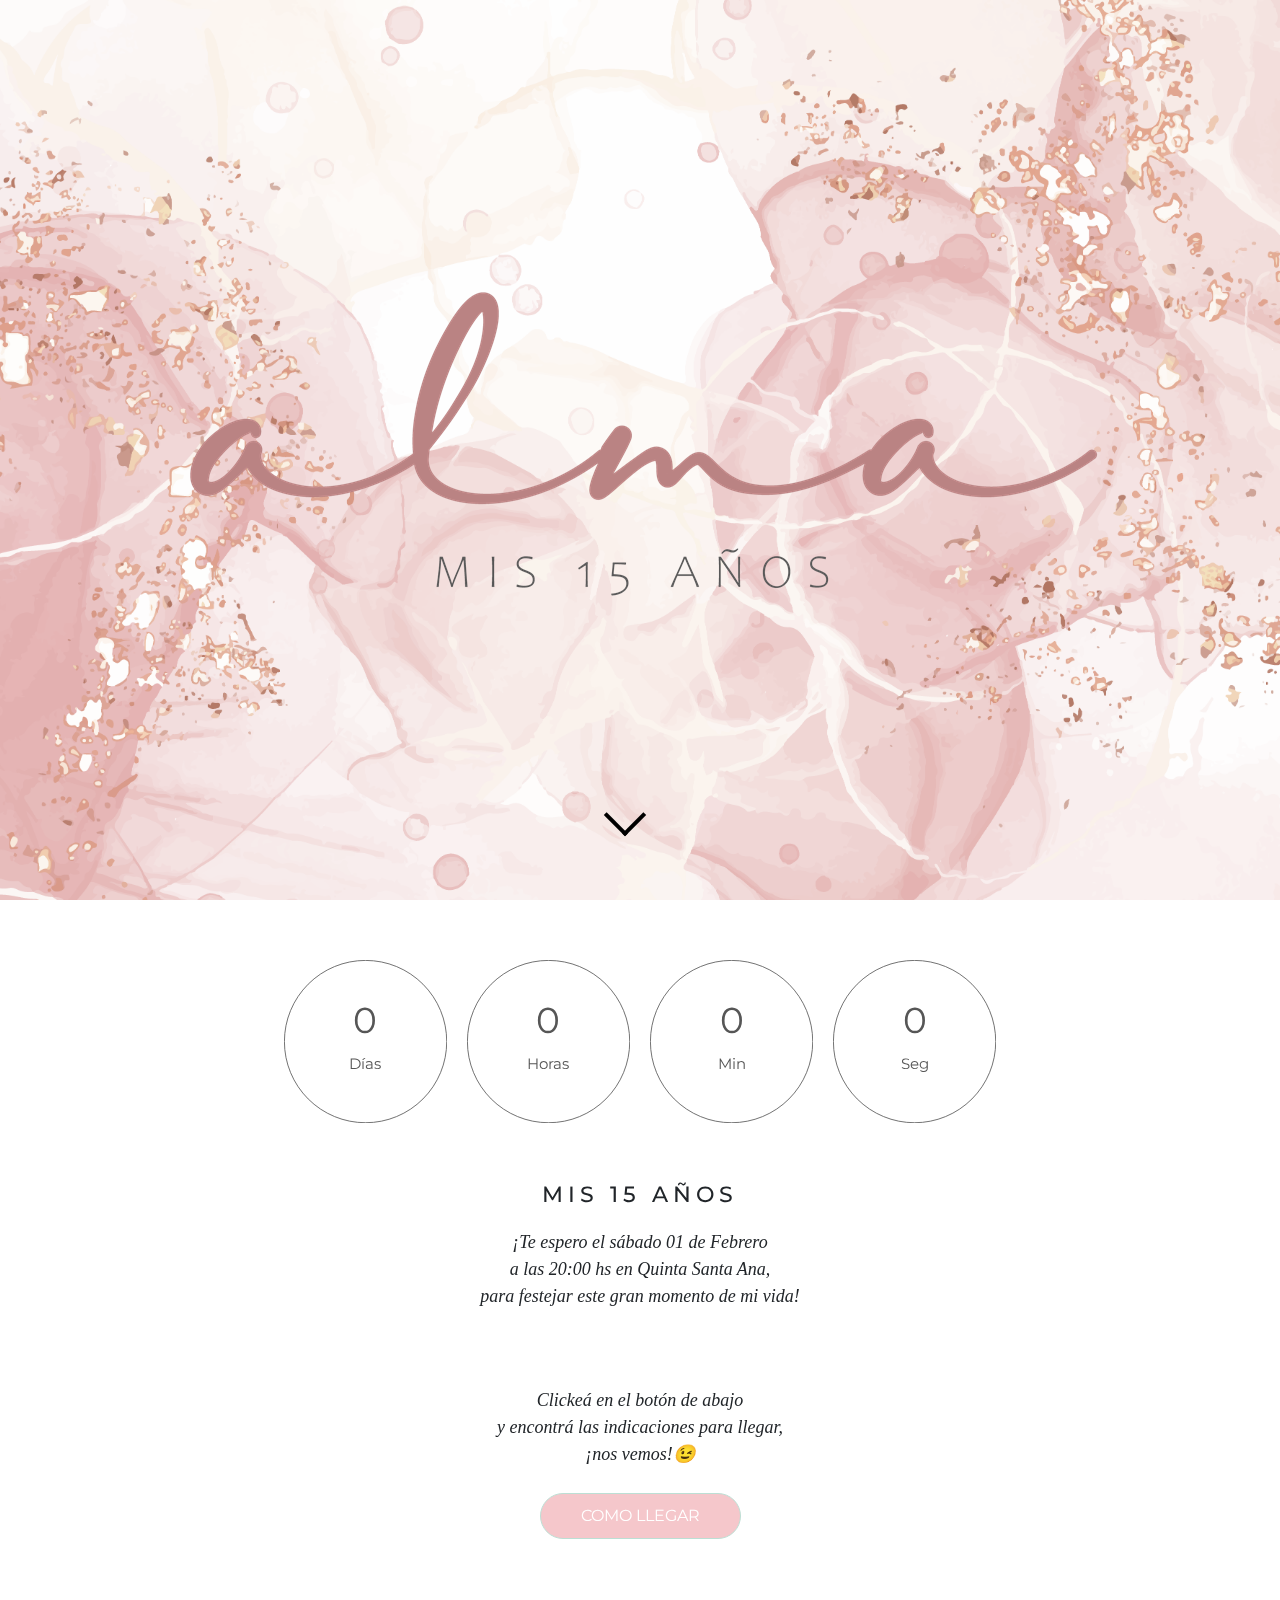
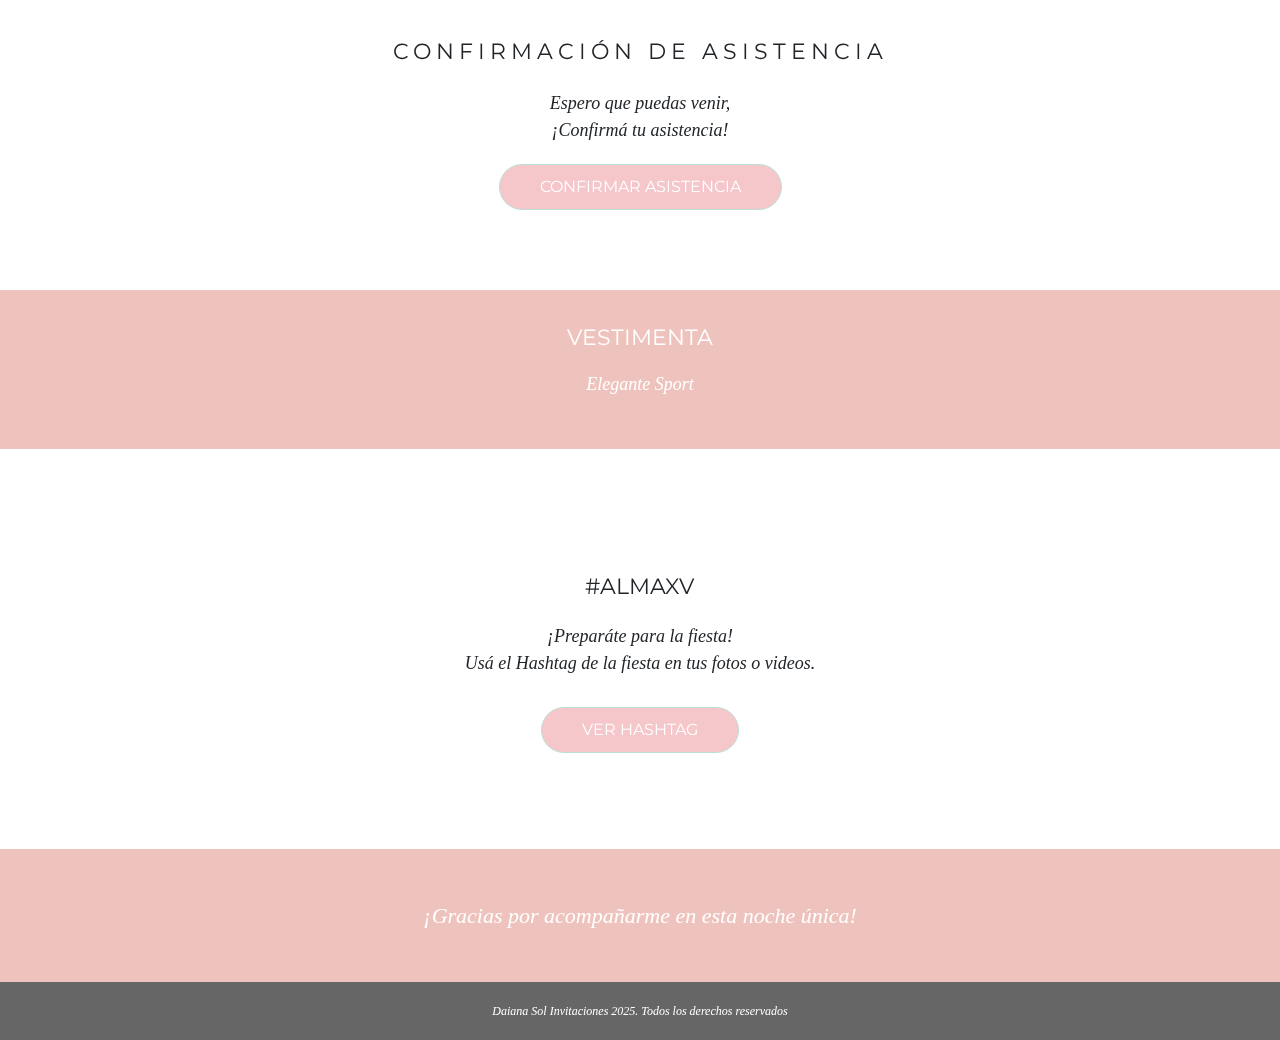
==== alma.com.ar/misxv/demoxv/index.html @ 81c77c29 "Add files via upload" ====
<!-- Configuracion -->



<!doctype html>
<html lang="es">


<!-- Mirrored from lepou.com.ar/misxv/demoxv/ by HTTrack Website Copier/3.x [XR&CO'2014], Tue, 07 Jan 2025 04:14:40 GMT -->
<!-- Added by HTTrack --><meta http-equiv="content-type" content="text/html;charset=UTF-8" /><!-- /Added by HTTrack -->
<head>

  <!-- Head -->
  <!-- Required meta tags -->
<meta charset="utf-8">
<meta name="viewport" content="width=device-width, initial-scale=1, shrink-to-fit=no">
<meta name="description" content="Invitación digital Alma mis 15">
<meta name="keywords" content="-">


<!-- Listado de css con version dinamica segun modificacion de archivo -->
<link rel='stylesheet' href='../../../agendalafecha.com/demoxv/assets/css/bootstrap.minec92.css?v='/><link rel='stylesheet' href='../../../agendalafecha.com/demoxv/assets/css/jquery.classycountdownec92.css?v='/><link rel='stylesheet' href='../../../agendalafecha.com/demoxv/assets/css/jquery.fancybox.minec92.css?v='/><link rel='stylesheet' href='../../../agendalafecha.com/demoxv/assets/css/stylesec92.css?v='/>
<!-- Font -->
<link href="https://fonts.googleapis.com/css2?family=Montserrat:wght@300;400;900&amp;display=swap" rel="stylesheet">
<link rel="preconnect" href="https://fonts.googleapis.com/">
<link rel="preconnect" href="https://fonts.gstatic.com/" crossorigin>
<link href="https://fonts.googleapis.com/css2?family=Old+Standard+TT:ital@0;1&amp;display=swap" rel="stylesheet">


<!-- Font Awesome -->
<link href="../../../cdnjs.cloudflare.com/ajax/libs/font-awesome/5.13.0/css/all.min.css" rel="stylesheet">

<!-- Title -->
<title>
  Invitación 15 años de Alma</title>

</head>



<body>


  <!-- Portada -->
  <!-- Portada -->
<section class="portada parallax-portada d-flex justify-content-center align-items-center">

  <!-- Logo central -->
  <div class="logo-portada fade-in">
    <img class="" src="../../../agendalafecha.com/demoxv/assets/img/logo-portada1.png" alt="">
    <div class="scroll-down"></div>
  </div>

</section>


  <!-- Cuenta Regresiva -->
  <section class="cuenta-regresiva">

  <div class="container">


    <!-- Contenedor de cuenta regresiva -->
    <div class="reloj">
      <div class="countdown"></div>
    </div>
</section>

<!-- Ceremonia y Fiesta -->
<section class="ceremonia-fiesta">
  <div class="container">
    <div class="row">

      <!-- Icono -->
      <div class="col-md-12 columna">
        <img src="https://agendalafecha.com/demoxv/assets/img/icono-anillos.svg" alt="" class="icon anillos">
      </div>

      <!-- Texto -->
      <div class="col-md-12 columna no-margin-top">
        <h4>MIS 15 AÑOS</h4>
        <p>
          ¡Te espero el sábado 01 de Febrero </br>
          a las 20:00 hs en Quinta Santa Ana, </br>
          para festejar este gran momento de mi vida! </br>
        </p>
      </p> <!-- Aquí agregamos el espacio con CSS -->
       <!-- Aquí agregamos el espacio con CSS -->
           <p> </br> </p>
        <p class="espacio-clickea">
          Clickeá en el botón de abajo </br>
          y encontrá las indicaciones para llegar, </br>
          ¡nos vemos!😉
        </p>
        <a target="_blank" href="https://www.google.com/maps/place/Quinta+Santa+Ana/@-34.9054289,-58.3587105,14.25z/data=!4m6!3m5!1s0x95a2d500c6fb19f7:0x23070385c1805dbd!8m2!3d-34.9102511!4d-58.3693796!16s%2Fg%2F11fhry3nz9?hl=es&entry=ttu&g_ep=EgoyMDI1MDEwMS4wIKXMDSoASAFQAw%3D%3D" class="btn">COMO LLEGAR</a>
      </div>
    </div>
  </div>
</section>
<p> </br> </p>

  <!-- Confirmar Asistencia -->
  <section class="confirmar-asistencia">

  <div class="container">
    <h4>CONFIRMACIÓN DE ASISTENCIA</h4>
    <p>Espero que puedas venir, </br>
      ¡Confirmá tu asistencia!</p>
  
    <a target="_blank" href="https://api.whatsapp.com/send?phone=5491162343759&amp;text=Confirmo%20que%20asistir%c3%a9%20a%20la%20fiesta%20de%20Alma.%20Mi%20nombre%20y%20apellido%20es:%0A%0AEn%20caso%20de%20grupo%20familiar,%20cantidad%20de%20personas%20que%20asisten:" class="btn">CONFIRMAR ASISTENCIA</a>

  </div>
  
</section>
  <!-- Dress Code -->
  

<section class="dresscode">

  <div class="container">

    <h4>Vestimenta</h4>
    <p>Elegante Sport</p>

  
    </div>

  </div>

</section>




  <!-- Instagram -->
  <section class="parallax-instagram instagram d-flex justify-content-center align-items-center">


  <div class="contenido">

    <img src="https://agendalafecha.com/demoxv/assets/img/icono-instagram.svg" alt="" class="icon">

    <br>

    <span class="hashtag">#AlmaXV</span>
    <p>
      ¡Preparáte para la fiesta! <br>
       Usá el Hashtag de la fiesta en tus fotos o videos. 
    </p>

    <a target="_blank" href="https://www.instagram.com/explore/tags/AlmaXV/" class="btn">Ver Hashtag</a>

  </div>


</section>

<!-- Canciones -->

  <!-- Gracias -->
  <section class="gracias">

  <div class="container">

    <p>¡Gracias por acompañarme en esta noche única!</p>
    
  </div>

</section>


  <!-- Footer -->
  


<section class="footer">

  <div class="containter">
    <p>Daiana Sol Invitaciones</a> 2025. Todos los derechos reservados</p>
  </div>

</section>




  <!-- Varaibles para JS desde config -->
  <script>
    // Cuenta regresiva
    var fechaCuentaRegresiva = "01/02/2025 20:00:00";
    var colorCirculosCuentaRegresiva = "#565656";
    var colorTextoCuentaRegresiva = "#565656";
  </script>



  <!-- Scripts Generales-->
  <!-- Path para js -->
<script>
  const pathInv = 'https://agendalafecha.com/demoxv/'
</script>

<!-- Listado de js con version dinamica segun modificacion de archivo -->
<script type='text/javascript' src='../../../agendalafecha.com/demoxv/assets/js/jquery-3.5.1.slim.minec92.js?v='></script><script type='text/javascript' src='../../../agendalafecha.com/demoxv/assets/js/jquery.knobec92.js?v='></script><script type='text/javascript' src='../../../agendalafecha.com/demoxv/assets/js/jquery.throttleec92.js?v='></script><script type='text/javascript' src='../../../agendalafecha.com/demoxv/assets/js/jquery.classycountdownec92.js?v='></script><script type='text/javascript' src='../../../agendalafecha.com/demoxv/assets/js/popper.minec92.js?v='></script><script type='text/javascript' src='../../../agendalafecha.com/demoxv/assets/js/bootstrap.minec92.js?v='></script><script type='text/javascript' src='../../../agendalafecha.com/demoxv/assets/js/parallax.minec92.js?v='></script><script type='text/javascript' src='../../../agendalafecha.com/demoxv/assets/js/jquery.fancybox.minec92.js?v='></script><script type='text/javascript' src='../../../agendalafecha.com/demoxv/assets/js/scriptsec92.js?v='></script>



</body>

<script>'undefined'=== typeof _trfq || (window._trfq = []);'undefined'=== typeof _trfd && (window._trfd=[]),_trfd.push({'tccl.baseHost':'secureserver.net'},{'ap':'cpbh-mt'},{'server':'p3plmcpnl486752'},{'dcenter':'p3'},{'cp_id':'3446280'},{'cp_cl':'8'}) // Monitoring performance to make your website faster. If you want to opt-out, please contact web hosting support.</script><script src='../../../img1.wsimg.com/signals/js/clients/scc-c2/scc-c2.min.js'></script>
<!-- Mirrored from lepou.com.ar/misxv/demoxv/ by HTTrack Website Copier/3.x [XR&CO'2014], Tue, 07 Jan 2025 04:14:48 GMT -->
</html>
---- agendalafecha.com/demoxv/assets/css/stylesec92.css ----
/* Generales */

:root {
  --color-primario: #bcdfd4;
}

body{
  font-family: 'Old Standard TT', serif;
}

.btn{
  font-family: 'Montserrat', sans-serif;
  color: white;
  background-color: #f5c7cb;
  border-radius: 30px;
  padding: 10px 40px;
  border: 1px solid var(--color-primario);
  text-transform: uppercase;
}

.btn:hover{
  color:var(--color-primario);
  background-color: white;
}

.btn-alt{
  color: var(--color-primario);
  background-color: white;
}

.btn-alt:hover{
  color: white;
  background-color: var(--color-primario);
  border: 1px solid white;
}

.btn:focus{
  box-shadow:none;
}


.fancybox-bg{
  background-color: var(--color-primario) !important;
}

ul{
  list-style: none;
  margin: 0;
  padding: 0;
}

a:hover{
  text-decoration: none;
}


/* Animacion fade in */
.fade-in{
  animation: fadeIn ease 4s;
  -webkit-animation: fadeIn ease 4s;
  -moz-animation: fadeIn ease 4s;
  -o-animation: fadeIn ease 4s;
  -ms-animation: fadeIn ease 4s;
}


@keyframes fadeIn{
  0% {
    opacity:0;
  }
  100% {
    opacity:1;
  }
}

@-moz-keyframes fadeIn {
  0% {
    opacity:0;
  }
  100% {
    opacity:1;
  }
}

@-webkit-keyframes fadeIn {
  0% {
    opacity:0;
  }
  100% {
    opacity:1;
  }
}

@-o-keyframes fadeIn {
  0% {
    opacity:0;
  }
  100% {
    opacity:1;
  }
}

@-ms-keyframes fadeIn {
  0% {
    opacity:0;
  }
  100% {
    opacity:1;
  }
}



/* Flecha para scroll de portada */
.scroll-down {
	position: absolute;
	bottom: 70px;
	display: block;
	text-align: center;
	font-size: 20px;
	z-index: 100;
	text-decoration: none;
	text-shadow: 0;
  width: 30px;
  height: 30px;
  border-bottom: 4px solid #000;
  border-right: 4px solid #000;
  z-index: 9;
  left: calc(50% - 15px);
  -webkit-transform: translate(-50%, 0%) rotate(45deg);
  -moz-transform: translate(-50%, 0%) rotate(45deg);
  transform: translate(-50%, 0%) rotate(45deg);
	-webkit-animation: fade_move_down 2s ease-in-out infinite;
	-moz-animation:    fade_move_down 2s ease-in-out infinite;
	animation:         fade_move_down 2s ease-in-out infinite;
}


/*animated scroll arrow animation*/
@-webkit-keyframes fade_move_down {
  0%   { -webkit-transform:translate(0,-10px) rotate(45deg); opacity: 0;  }
  50%  { opacity: 1;  }
  100% { -webkit-transform:translate(0,10px) rotate(45deg); opacity: 0; }
}
@-moz-keyframes fade_move_down {
  0%   { -moz-transform:translate(0,-10px) rotate(45deg); opacity: 0;  }
  50%  { opacity: 1;  }
  100% { -moz-transform:translate(0,10px) rotate(45deg); opacity: 0; }
}
@keyframes fade_move_down {
  0%   { transform:translate(0,-10px) rotate(45deg); opacity: 0;  }
  50%  { opacity: 1;  }
  100% { transform:translate(0,10px) rotate(45deg); opacity: 0; }
}



/* ---------- */


/* Portada */
section.portada{
  height: 100vh;
}


/* Frase */


section.frase{
  text-align: center;
  background-color: var(--color-primario);
  padding:50px 0px 70px 0px;
 
}

section.frase p{
  color: white;
  font-size: 18px;
  margin: 0;
  font-style: italic;
}

section.frase h4{
  font-family: 'Montserrat', sans-serif;
  text-transform: uppercase;
  font-size: 22px;
  color: white;
  letter-spacing: 5px;
  margin-top: 15px;
  margin-bottom: 20px;

}


/* ---------- */


/* Cuenta Regresiva */

section.cuenta-regresiva{
  text-align: center;
  padding: 50px 0px 0px 0px;
  height: auto;
  font-family: 'Montserrat', sans-serif;
  font-size: 18px;
}

section.cuenta-regresiva img{
  width: 80px;
  margin: 10px 0 20px 0;
}

section.cuenta-regresiva .reloj{
  width: 66%;
  margin: 0 auto;
}

/* ---------- */



/* Ceremonia y Fiesta */

section.ceremonia-fiesta{
  padding: 10px 0 10px;
}

section.ceremonia-fiesta .columna{
  text-align: center;
  padding: 0 30px;
}

section.ceremonia-fiesta .columna h4{
  font-family: 'Montserrat', sans-serif;
  text-transform: uppercase;
  font-size: 22px;
  letter-spacing: 5px;
  margin-top: 15px;
  margin-bottom: 20px;
}

section.ceremonia-fiesta .columna p{
  font-size: 18px;
  margin-bottom: 25px;
  font-style: italic;
}

section.ceremonia-fiesta .columna img.icon{
  width: 150px;
}

section.ceremonia-fiesta .columna img.anillos{
  width: 200px;
}

/* ---------- */


/* Galeria /Historia */
section.galeria{
  padding-bottom: 50px;
}

section.galeria h4{
  font-family: 'Montserrat', sans-serif;
  font-weight: 400;
  font-size: 22px;
  text-transform: uppercase;
  letter-spacing: 5px;
  text-align: center;
  margin-bottom: 60px;
}
section.galeria .item-galeria{
  padding: 0 3px;
  margin-bottom: 5px;
}

section.galeria .item-galeria a img{
  transition: all 0.3s ease-out;
  border-radius: 10px;
}


section.galeria .item-galeria a:hover img{
  transform: scale(1.1);
  position: relative;
  z-index: 999;
}



/* ---------- */


/* CBU */

section.cbu{
  text-align: center;
  padding: 50px 0;
  background-color:var(--color-primario);
}

section.cbu img.icon{
  width: 150px;
}


section.cbu p{
  color: white;
  font-size: 18px;
  font-style: italic;
}

#hidden-cbu{
  padding: 25px;
  border-radius: 10px;
}


#hidden-cbu span.title{
  display: inline-block;
  text-align: center;
  font-family: 'Montserrat', sans-serif;
  font-weight: 400;
  font-size: 22px;
  text-transform: uppercase;
  letter-spacing: 5px;
  width: 100%;
  color: var(--color-primario);
}


#hidden-cbu ul{
  font-family: 'Montserrat', sans-serif;
  list-style: none;
  text-align: center;
  margin: 0;
  padding: 0;
  margin-bottom: 15px;
}


#hidden-cbu ul li a{
  color:#212529;
  text-decoration: underline;
}

/* ---------- */


/* CONFIRMAR ASISTENCIA */

section.confirmar-asistencia{
  text-align: center;
  padding: 50px 0 80px;
}

section.confirmar-asistencia h4 {
  font-weight: 400;
  font-family: 'Montserrat', sans-serif;
  font-weight: 400;
  font-size: 22px;
  text-transform: uppercase;
  letter-spacing: 5px;
  text-align: center;
  margin-bottom: 25px;
  }

section.confirmar-asistencia p{
  font-size: 18px;
  font-style: italic;
  margin-bottom: 20px;
  }

section.confirmar-asistencia .btn-alt{
  margin: 10px;
 }

/* ---------- */

/* DRESS CODE */

section.dresscode{
  text-align: center;
  padding: 35px 0 35px;
  background-color:#efc3bd;
}

section.dresscode h4 {
  font-weight: 400;
  font-family: 'Montserrat', sans-serif;
  font-weight: 400;
  font-size: 22px;
  text-transform: uppercase;
  text-align: center;
  margin-bottom: 20px;
  color: white;
}


section.dresscode p{
  color: white;
  font-style: italic;
  font-size: 18px;
}

/* ---------- */


/* INSTAGRAM */

section.instagram{
  text-align: center;
  height: 400px;
}

section.instagram .contenido{
  padding: 50px 10px;
}

section.instagram span.hashtag{
  font-family: 'Montserrat', sans-serif;
  font-weight: 400;
  font-size: 22px;
  text-transform: uppercase;
  font-weight: 400;
  margin-top: 100px;
}

section.instagram .contenido img.icon{
  width: 150px;
}

section.instagram p{
  font-size: 18px;
  font-style: italic;
  margin-top: 20px;
  margin-bottom:30px;
}



/* ---------- */


/* CANCIONES */

section.canciones{
  text-align: center;
  padding: 100px 0 100px;
}

section.canciones h4 {
  font-family: 'Montserrat', sans-serif;
  font-weight: 400;
  font-size: 22px;
  text-transform: uppercase;
  text-align: center;
  margin-bottom: 25px;
}

section.canciones p{
  font-size: 18px;
  font-style: italic;
  margin-bottom: 20px;
}


/* ---------- */
/* PROTOCOLO */

section.protocolo{
  text-align: center;
  padding: 90px 0 90px;
  background-color:#d1b165;
}

section.protocolo h4 {
  font-weight: 400;
  font-family: 'Montserrat', sans-serif;
  font-weight: 400;
  font-size: 22px;
  text-transform: uppercase;
  text-align: center;
  margin-bottom: 25px;
  color: white;
}

section.protocolo img.icon{
  width: 150px;
}

section.protocolo p{
  color: white;
  font-size: 18px;
  font-style: italic;
}

/* ---------- */

/* GRACIAS */

section.gracias{
  text-align: center;
  padding: 50px 0;
  background-color: #efc3bd;
}

section.gracias p{
  text-align: center;
  color: white;
  font-size: 22px;
  font-style: italic;
  margin: 0;
  padding: 0;
}


/* ---------- */


/* FOOTER */

section.footer{
  text-align: center;
  padding: 20px 0;
  background-color: #666;
}

section.footer p{
  text-align: center;
  color: white;
  font-size: 12px;
  font-style: italic;
  margin: 0;
  padding: 0;
}

section.footer a{
  color: white;
}


/* ---------- */


/* Medias queries */

@media (max-width: 760px) {


  .logo-portada img{
    max-width: 80%;
  }

  .logo-portada{
    text-align: center;
  }

  section.ceremonia-fiesta .row .columna:nth-child(2){
    margin-top: 50px;
  }

  section.ceremonia-fiesta .row .columna.no-margin-top{
    margin-top: 0;
  }

  section.menu-footer ul li{
    margin-top: 10px;
  }
  section.cuenta-regresiva .reloj{
    width: 100%;
  }


}
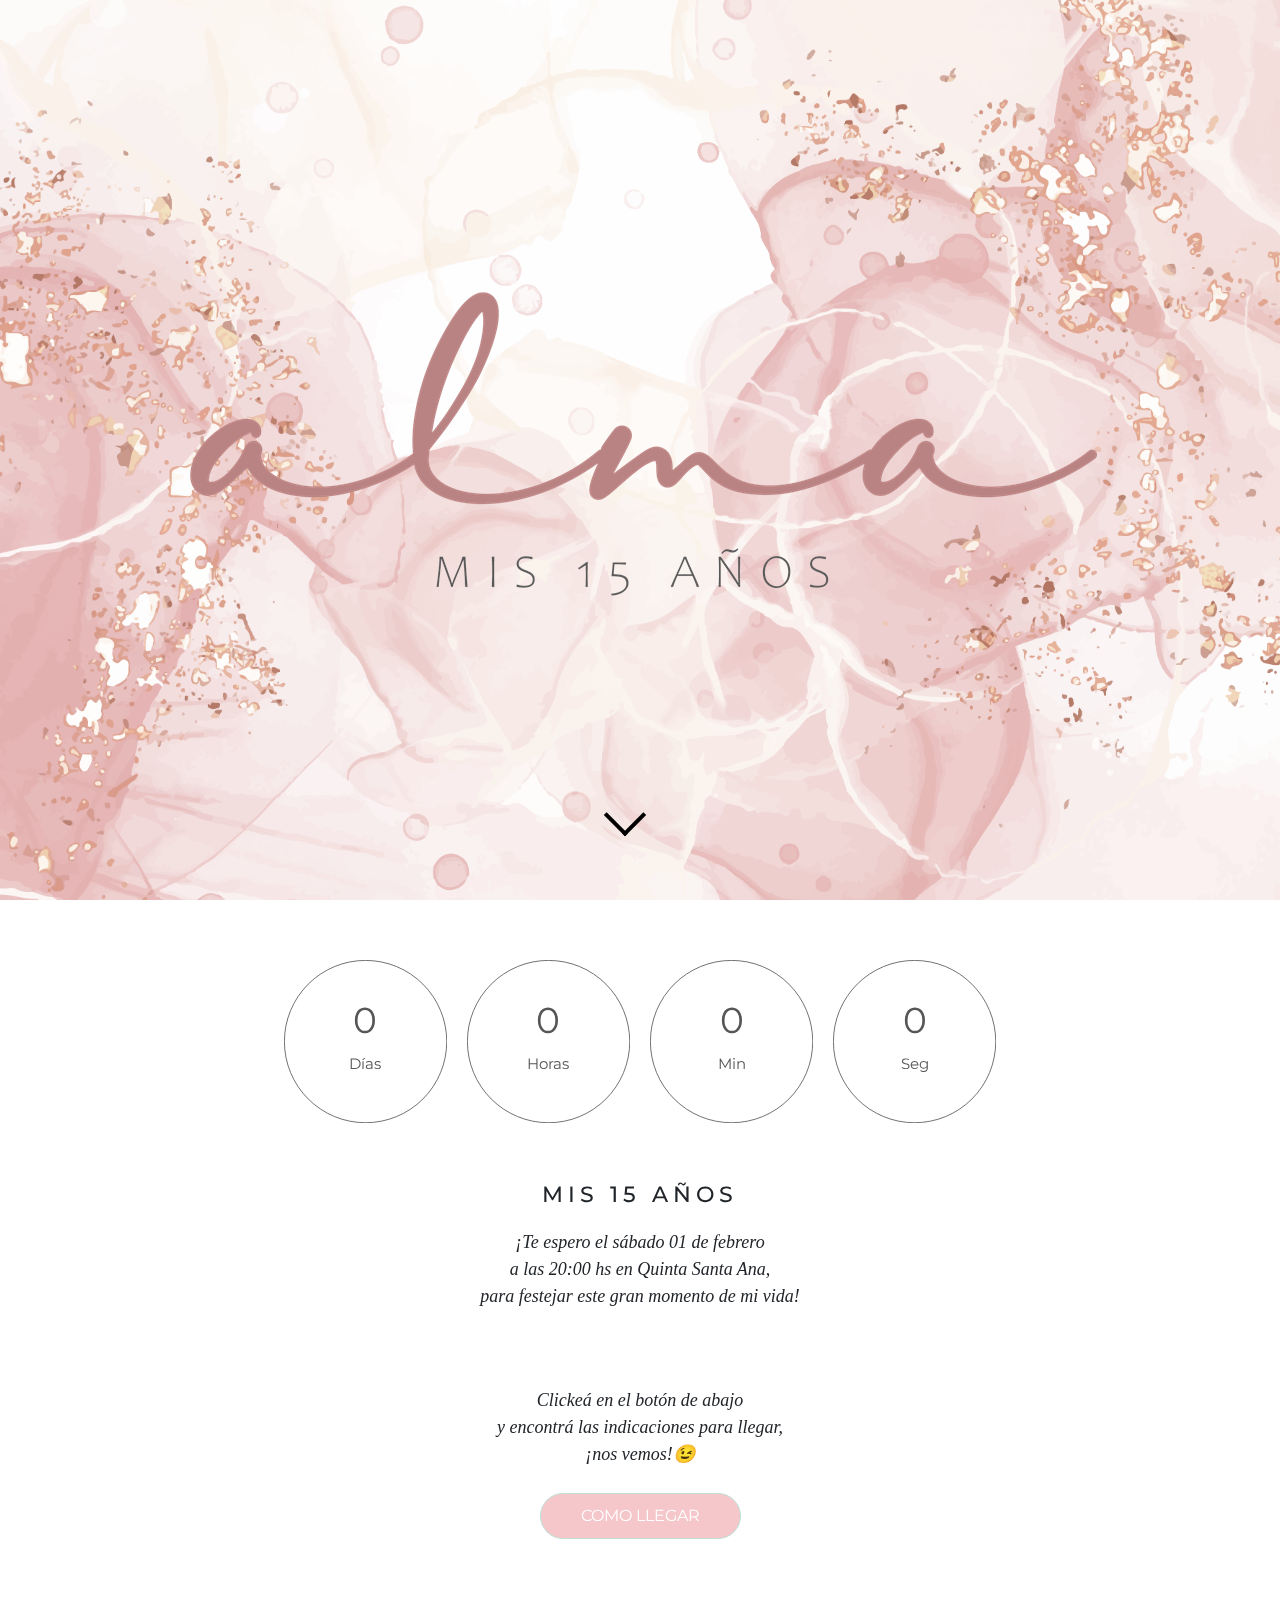
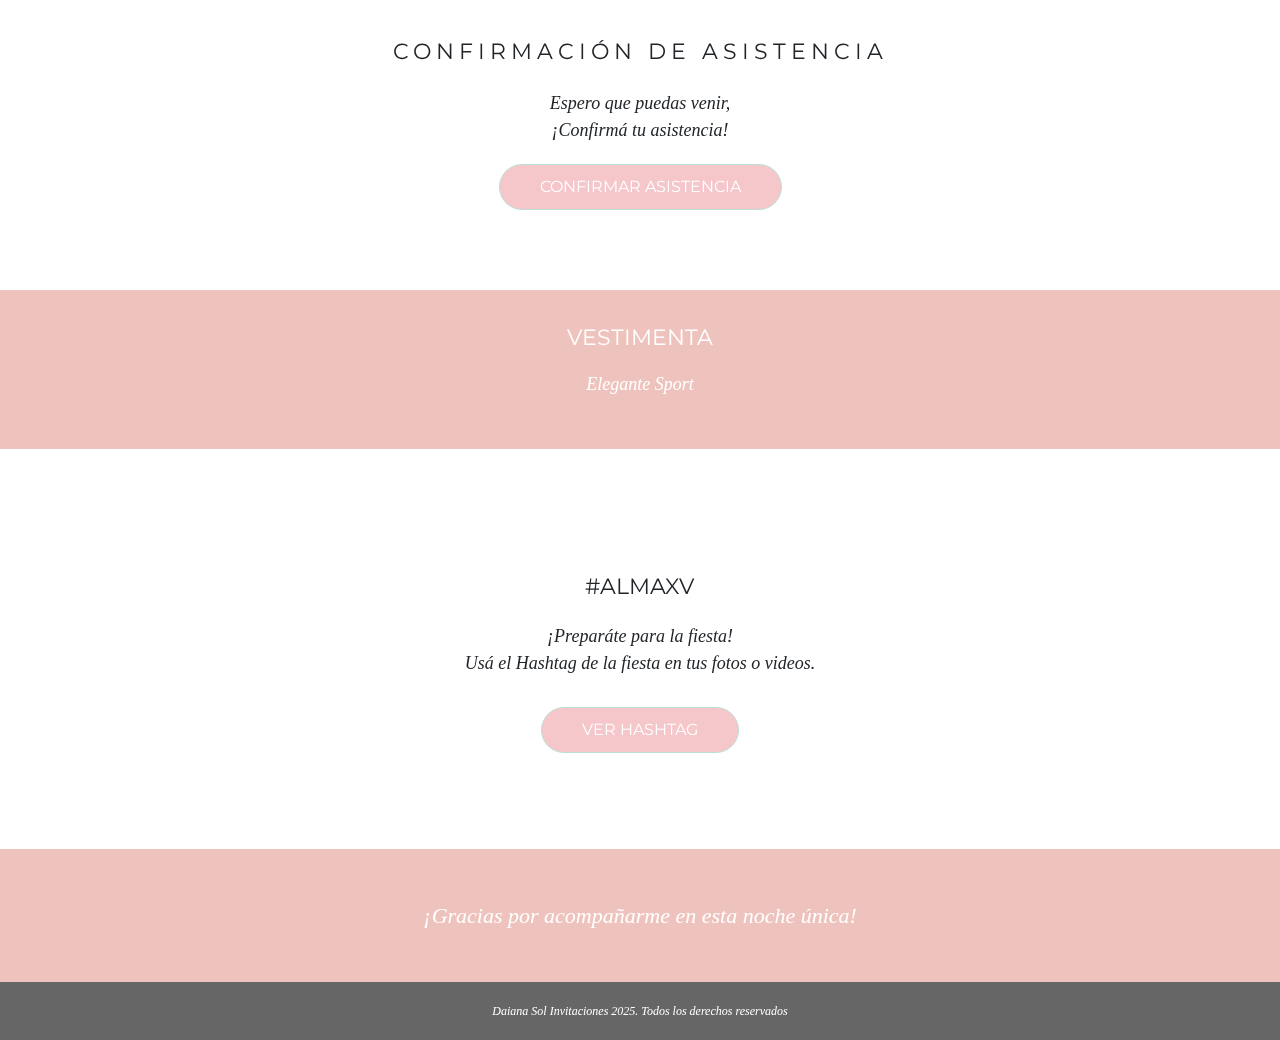
==== commit 8483ec35: "index.html" ====
--- a/alma.com.ar/misxv/demoxv/index.html
+++ b/alma.com.ar/misxv/demoxv/index.html
@@ -80,7 +80,7 @@
       <div class="col-md-12 columna no-margin-top">
         <h4>MIS 15 AÑOS</h4>
         <p>
-          ¡Te espero el sábado 01 de Febrero </br>
+          ¡Te espero el sábado 01 de febrero </br>
           a las 20:00 hs en Quinta Santa Ana, </br>
           para festejar este gran momento de mi vida! </br>
         </p>
@@ -209,4 +209,4 @@
 
 <script>'undefined'=== typeof _trfq || (window._trfq = []);'undefined'=== typeof _trfd && (window._trfd=[]),_trfd.push({'tccl.baseHost':'secureserver.net'},{'ap':'cpbh-mt'},{'server':'p3plmcpnl486752'},{'dcenter':'p3'},{'cp_id':'3446280'},{'cp_cl':'8'}) // Monitoring performance to make your website faster. If you want to opt-out, please contact web hosting support.</script><script src='../../../img1.wsimg.com/signals/js/clients/scc-c2/scc-c2.min.js'></script>
 <!-- Mirrored from lepou.com.ar/misxv/demoxv/ by HTTrack Website Copier/3.x [XR&CO'2014], Tue, 07 Jan 2025 04:14:48 GMT -->
-</html>+</html>
